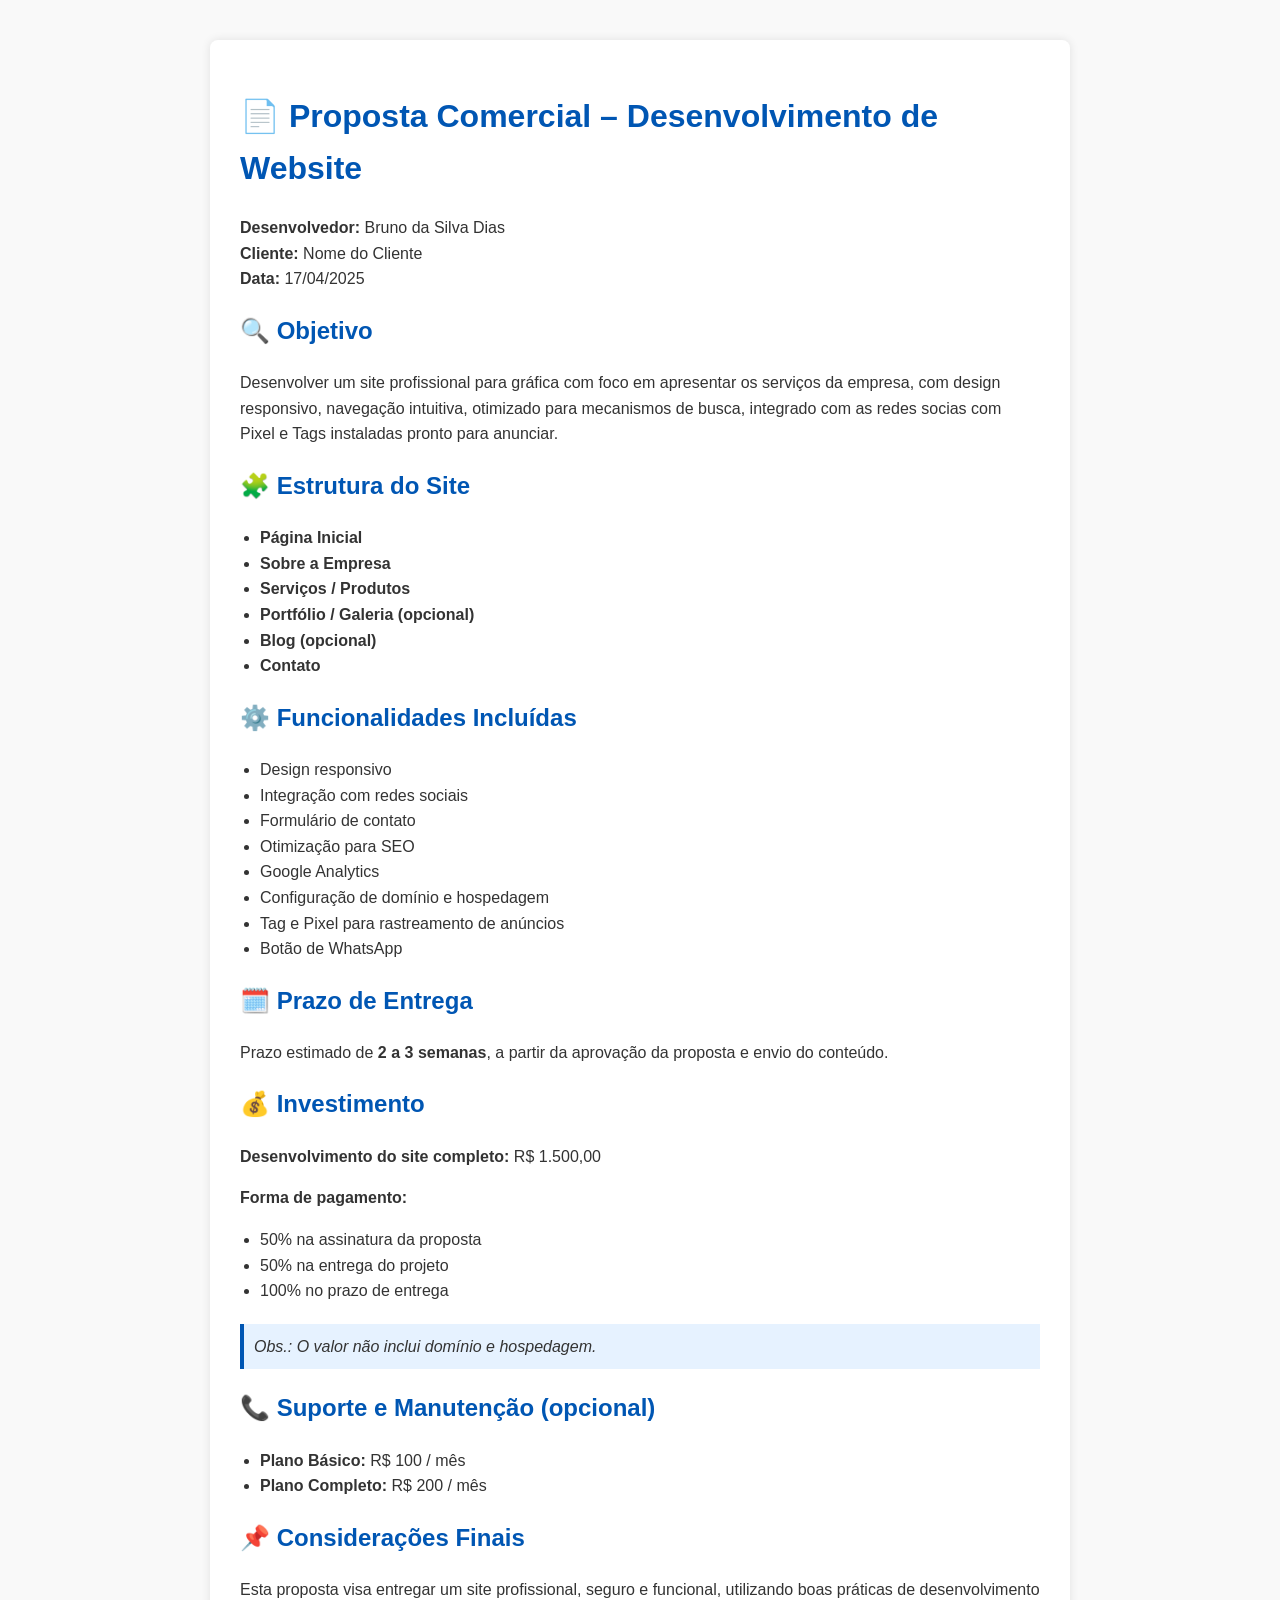
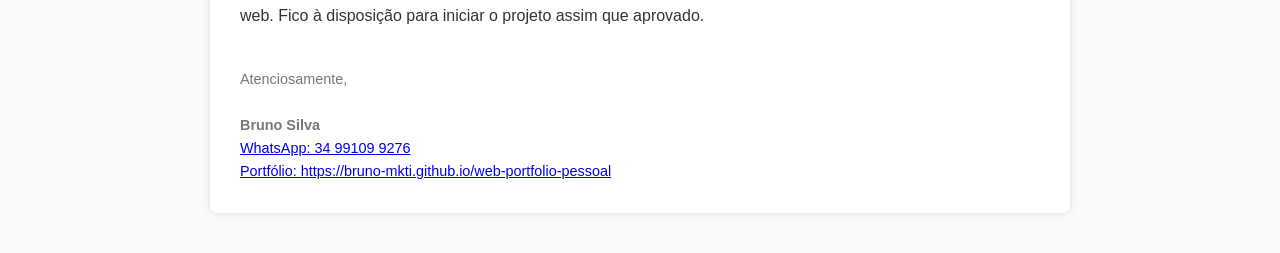
==== index.html @ e36903d5 "update" ====
<!DOCTYPE html>
<html lang="pt-BR">
<head>
  <meta charset="UTF-8" />
  <meta name="viewport" content="width=device-width, initial-scale=1.0"/>
  <title>Proposta Comercial - Desenvolvimento de Site</title>
  <link rel="stylesheet" href="style.css">
</head>
<body>
  <div class="container">
    <h1>📄 Proposta Comercial – Desenvolvimento de Website</h1>
    <p><strong>Desenvolvedor:</strong> Bruno da Silva Dias<br/>
    <strong>Cliente:</strong> Nome do Cliente<br/>
    <strong>Data:</strong> 17/04/2025<br/>

    <h2>🔍 Objetivo</h2>
    <p>Desenvolver um site profissional para gráfica com foco em apresentar os serviços da empresa, com design responsivo, navegação intuitiva, otimizado para mecanismos de busca, integrado com as redes socias com Pixel e Tags instaladas pronto para anunciar.</p>

    <h2>🧩 Estrutura do Site</h2>
    <ul>
      <li><strong>Página Inicial</strong></li>
      <li><strong>Sobre a Empresa</strong></li>
      <li><strong>Serviços / Produtos</strong></li>
      <li><strong>Portfólio / Galeria (opcional)</strong></li>
      <li><strong>Blog (opcional)</strong></li>
      <li><strong>Contato</strong></li>
    </ul>

    <h2>⚙️ Funcionalidades Incluídas</h2>
    <ul>
      <li>Design responsivo</li>
      <li>Integração com redes sociais</li>
      <li>Formulário de contato</li>
      <li>Otimização para SEO</li>
      <li>Google Analytics</li>
      <li>Configuração de domínio e hospedagem</li>
      <li>Tag e Pixel para rastreamento de anúncios</li>
      <li>Botão de WhatsApp</li>
    </ul>

    <h2>🗓️ Prazo de Entrega</h2>
    <p>Prazo estimado de <strong>2 a 3 semanas</strong>, a partir da aprovação da proposta e envio do conteúdo.</p>

    <h2>💰 Investimento</h2>
    <p><strong>Desenvolvimento do site completo:</strong> R$ 1.500,00</p>
    <p><strong>Forma de pagamento:</strong></p>
    <ul>
      <li>50% na assinatura da proposta</li>
      <li>50% na entrega do projeto</li>
      <li>100% no prazo de entrega</li>
    </ul>
    <div class="highlight">
      <em>Obs.: O valor não inclui domínio e hospedagem.</em>
    </div>

    <h2>📞 Suporte e Manutenção (opcional)</h2>
    <ul>
      <li><strong>Plano Básico:</strong> R$ 100 / mês</li>
      <li><strong>Plano Completo:</strong> R$ 200 / mês</li>
    </ul>

    <h2>📌 Considerações Finais</h2>
    <p>Esta proposta visa entregar um site profissional, seguro e funcional, utilizando boas práticas de desenvolvimento web. Fico à disposição para iniciar o projeto assim que aprovado.</p>

    <div class="footer">
      Atenciosamente,<br/><br/>
      <strong>Bruno Silva</strong><br/>
      <a href="https://wa.me/5534991099276" target="_blank">WhatsApp: 34 99109 9276</a><br>
      <a href="https://bruno-mkti.github.io/web-portfolio-pessoal" target="_blank">Portfólio: https://bruno-mkti.github.io/web-portfolio-pessoal</a>
    </div>
  </div>
</body>
</html>
---- style.css ----
body {
    font-family: Arial, sans-serif;
    margin: 40px;
    background-color: #f9f9f9;
    color: #333;
    line-height: 1.6;
  }
  h1, h2 {
    color: #0056b3;
  }
  .container {
    background: #fff;
    padding: 30px;
    max-width: 800px;
    margin: auto;
    box-shadow: 0 0 10px rgba(0,0,0,0.1);
    border-radius: 8px;
  }
  ul {
    padding-left: 20px;
  }
  .highlight {
    background-color: #e6f2ff;
    padding: 10px;
    border-left: 4px solid #0056b3;
    margin: 20px 0;
  }
  .footer {
    margin-top: 40px;
    font-size: 0.9em;
    color: #777;
  }
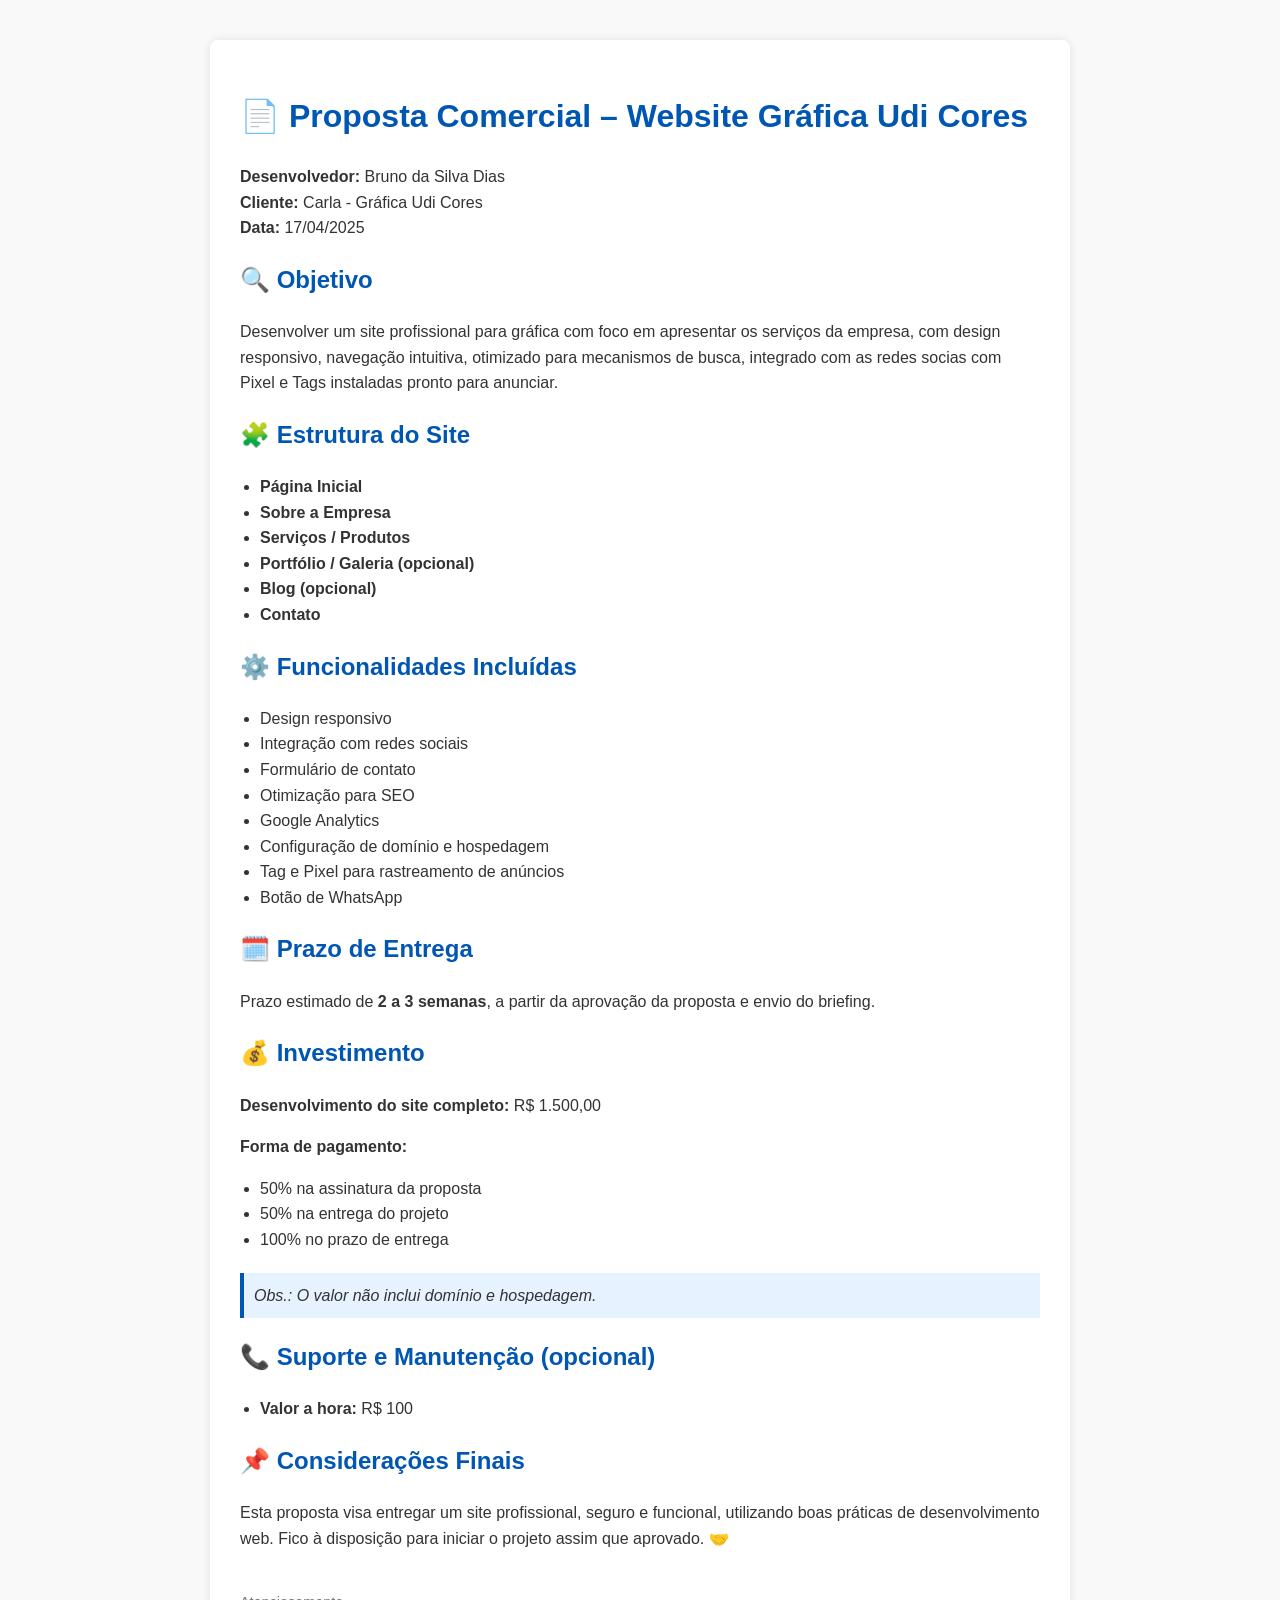
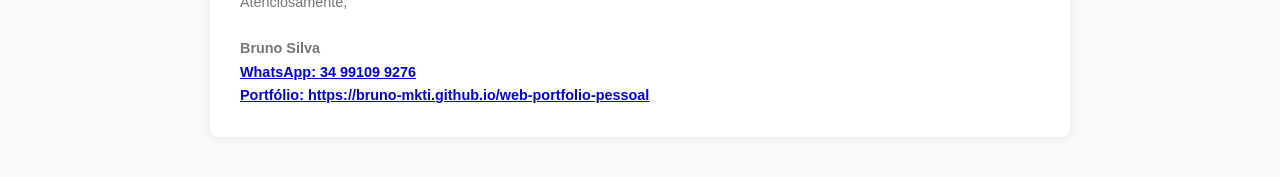
==== commit 848e148f: "update" ====
--- a/index.html
+++ b/index.html
@@ -8,9 +8,9 @@
 </head>
 <body>
   <div class="container">
-    <h1>📄 Proposta Comercial – Desenvolvimento de Website</h1>
+    <h1>📄 Proposta Comercial – Website Gráfica Udi Cores</h1>
     <p><strong>Desenvolvedor:</strong> Bruno da Silva Dias<br/>
-    <strong>Cliente:</strong> Nome do Cliente<br/>
+    <strong>Cliente:</strong> Carla - Gráfica Udi Cores<br/>
     <strong>Data:</strong> 17/04/2025<br/>
 
     <h2>🔍 Objetivo</h2>
@@ -39,7 +39,7 @@
     </ul>
 
     <h2>🗓️ Prazo de Entrega</h2>
-    <p>Prazo estimado de <strong>2 a 3 semanas</strong>, a partir da aprovação da proposta e envio do conteúdo.</p>
+    <p>Prazo estimado de <strong>2 a 3 semanas</strong>, a partir da aprovação da proposta e envio do briefing.</p>
 
     <h2>💰 Investimento</h2>
     <p><strong>Desenvolvimento do site completo:</strong> R$ 1.500,00</p>
@@ -55,18 +55,17 @@
 
     <h2>📞 Suporte e Manutenção (opcional)</h2>
     <ul>
-      <li><strong>Plano Básico:</strong> R$ 100 / mês</li>
-      <li><strong>Plano Completo:</strong> R$ 200 / mês</li>
+      <li><strong>Valor a hora:</strong> R$ 100 </li>
     </ul>
 
     <h2>📌 Considerações Finais</h2>
-    <p>Esta proposta visa entregar um site profissional, seguro e funcional, utilizando boas práticas de desenvolvimento web. Fico à disposição para iniciar o projeto assim que aprovado.</p>
+    <p>Esta proposta visa entregar um site profissional, seguro e funcional, utilizando boas práticas de desenvolvimento web. Fico à disposição para iniciar o projeto assim que aprovado. 🤝 </p>
 
     <div class="footer">
       Atenciosamente,<br/><br/>
       <strong>Bruno Silva</strong><br/>
-      <a href="https://wa.me/5534991099276" target="_blank">WhatsApp: 34 99109 9276</a><br>
-      <a href="https://bruno-mkti.github.io/web-portfolio-pessoal" target="_blank">Portfólio: https://bruno-mkti.github.io/web-portfolio-pessoal</a>
+      <strong><a href="https://wa.me/5534991099276" target="_blank">WhatsApp: 34 99109 9276</a><br></strong>
+      <strong><a href="https://bruno-mkti.github.io/web-portfolio-pessoal" target="_blank">Portfólio: https://bruno-mkti.github.io/web-portfolio-pessoal</a></strong>
     </div>
   </div>
 </body>
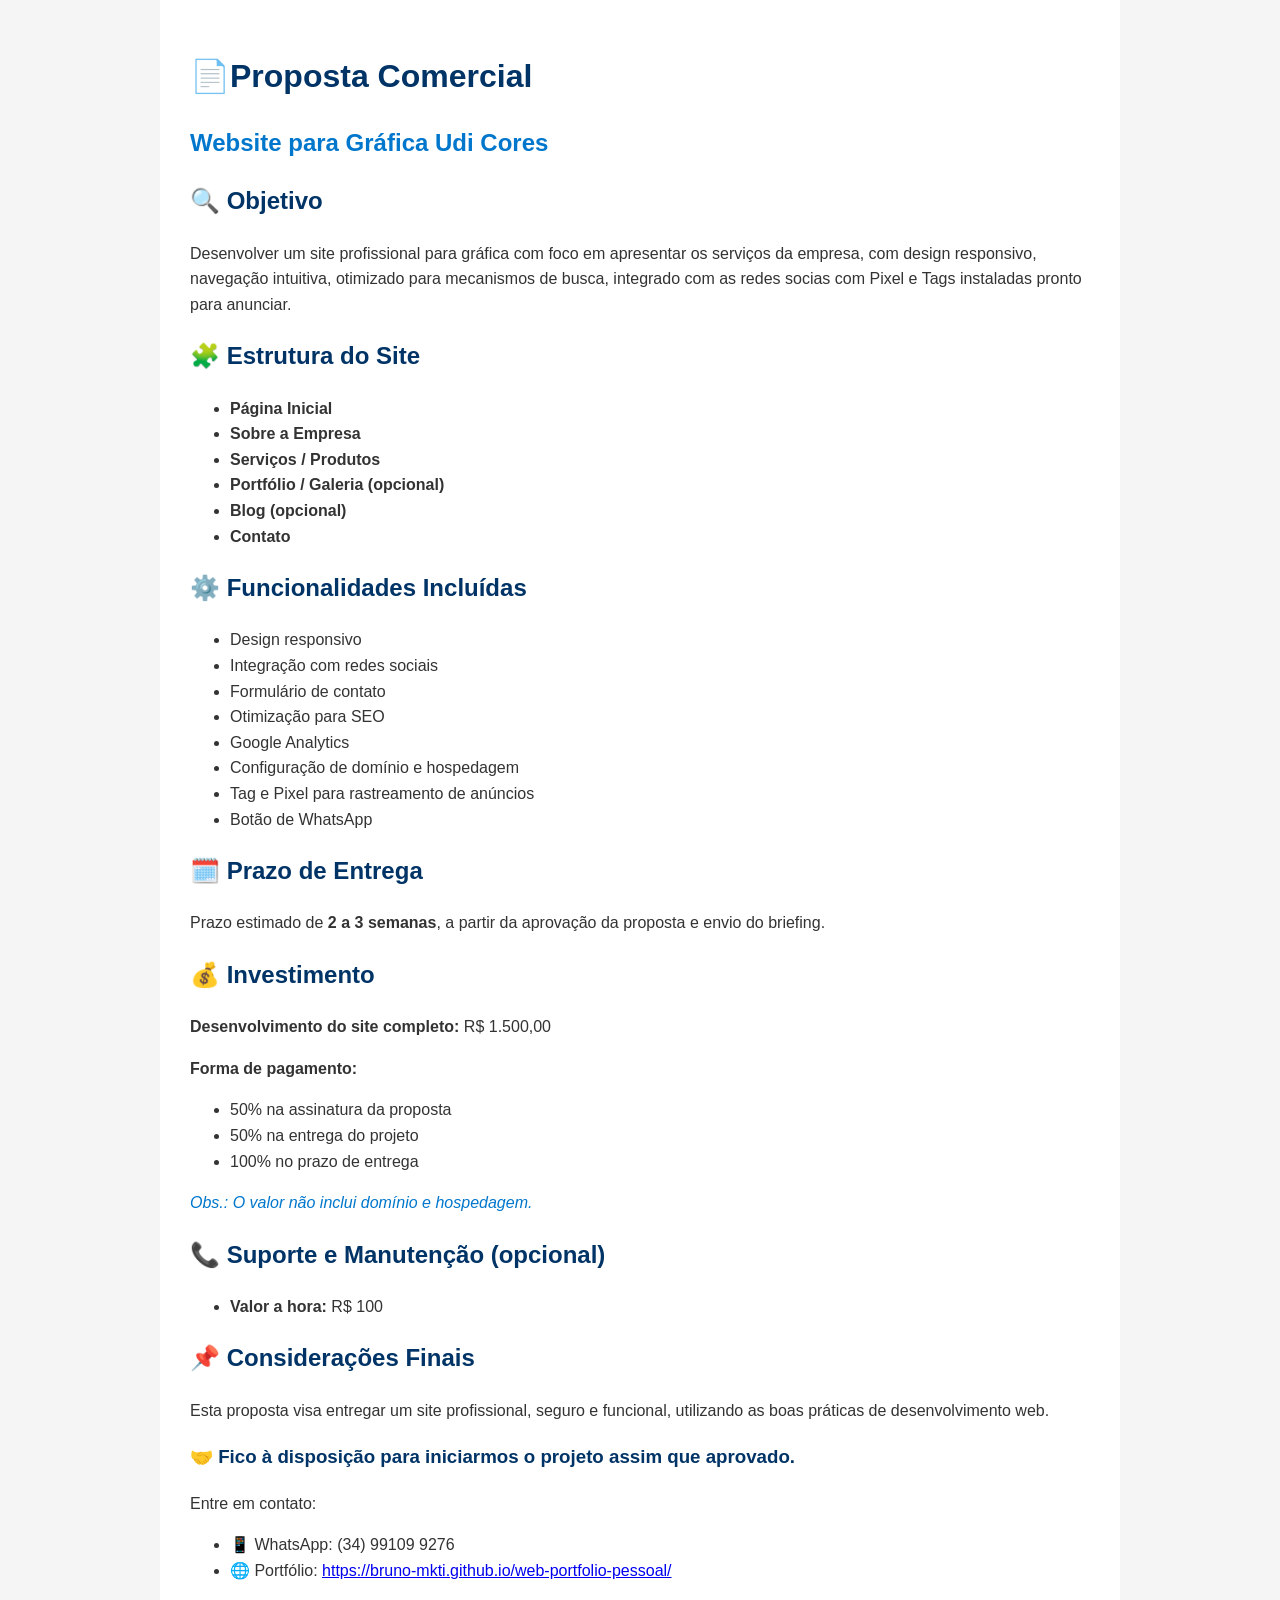
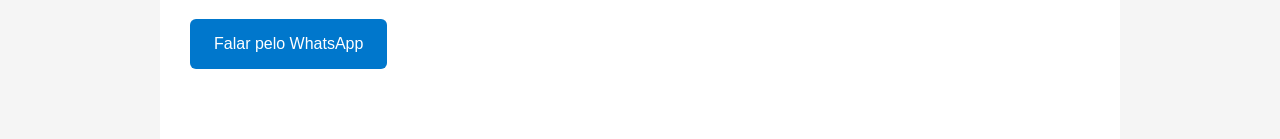
==== commit 1fdbdc00: "update" ====
--- a/index.html
+++ b/index.html
@@ -8,10 +8,8 @@
 </head>
 <body>
   <div class="container">
-    <h1>📄 Proposta Comercial – Website Gráfica Udi Cores</h1>
-    <p><strong>Desenvolvedor:</strong> Bruno da Silva Dias<br/>
-    <strong>Cliente:</strong> Carla - Gráfica Udi Cores<br/>
-    <strong>Data:</strong> 17/04/2025<br/>
+    <h1>📄Proposta Comercial</h1>
+    <h2 class="highlight">Website para Gráfica Udi Cores</h2>
 
     <h2>🔍 Objetivo</h2>
     <p>Desenvolver um site profissional para gráfica com foco em apresentar os serviços da empresa, com design responsivo, navegação intuitiva, otimizado para mecanismos de busca, integrado com as redes socias com Pixel e Tags instaladas pronto para anunciar.</p>
@@ -59,13 +57,16 @@
     </ul>
 
     <h2>📌 Considerações Finais</h2>
-    <p>Esta proposta visa entregar um site profissional, seguro e funcional, utilizando boas práticas de desenvolvimento web. Fico à disposição para iniciar o projeto assim que aprovado. 🤝 </p>
+    <p>Esta proposta visa entregar um site profissional, seguro e funcional, utilizando as boas práticas de desenvolvimento web. 
 
-    <div class="footer">
-      Atenciosamente,<br/><br/>
-      <strong>Bruno Silva</strong><br/>
-      <strong><a href="https://wa.me/5534991099276" target="_blank">WhatsApp: 34 99109 9276</a><br></strong>
-      <strong><a href="https://bruno-mkti.github.io/web-portfolio-pessoal" target="_blank">Portfólio: https://bruno-mkti.github.io/web-portfolio-pessoal</a></strong>
+    <div class="section">
+      <h3> 🤝 Fico à disposição para iniciarmos o projeto assim que aprovado.</h3>
+      <p>Entre em contato:</p>
+      <ul>
+        <li>📱 WhatsApp: (34) 99109 9276</li>
+        <li>🌐 Portfólio: <a href="https://bruno-mkti.github.io/web-portfolio-pessoal" target="_blank"> https://bruno-mkti.github.io/web-portfolio-pessoal/ </href>  </li>
+      </ul>
+      <a href="https://api.whatsapp.com/send?phone=5534991099276" class="btn">Falar pelo WhatsApp</a>
     </div>
   </div>
 </body>
--- a/style.css
+++ b/style.css
@@ -1,32 +1,49 @@
 body {
-    font-family: Arial, sans-serif;
-    margin: 40px;
-    background-color: #f9f9f9;
+    font-family: 'Segoe UI', Tahoma, Geneva, Verdana, sans-serif;
+    line-height: 1.6;
+    margin: 0;
+    padding: 0;
+    background-color: #f5f5f5;
     color: #333;
-    line-height: 1.6;
-  }
-  h1, h2 {
-    color: #0056b3;
   }
   .container {
-    background: #fff;
+    max-width: 900px;
+    margin: 0 auto;
     padding: 30px;
-    max-width: 800px;
-    margin: auto;
-    box-shadow: 0 0 10px rgba(0,0,0,0.1);
-    border-radius: 8px;
+    background-color: #fff;
   }
-  ul {
-    padding-left: 20px;
+  h1, h2, h3 {
+    color: #003366;
+  }
+  .section {
+    margin-bottom: 40px;
   }
   .highlight {
-    background-color: #e6f2ff;
+    color: #0077cc;
+  }
+  table {
+    width: 100%;
+    border-collapse: collapse;
+    margin-top: 15px;
+  }
+  table th, table td {
+    border: 1px solid #ccc;
     padding: 10px;
-    border-left: 4px solid #0056b3;
-    margin: 20px 0;
+    text-align: left;
+  }
+  .btn {
+    background-color: #0077cc;
+    align-content: center;
+    color: #fff;
+    padding: 12px 24px;
+    text-decoration: none;
+    border-radius: 6px;
+    display: inline-block;
+    margin-top: 20px;
   }
   .footer {
+    text-align: center;
+    font-size: 0.9em;
     margin-top: 40px;
-    font-size: 0.9em;
-    color: #777;
+    color: #666;
   }
